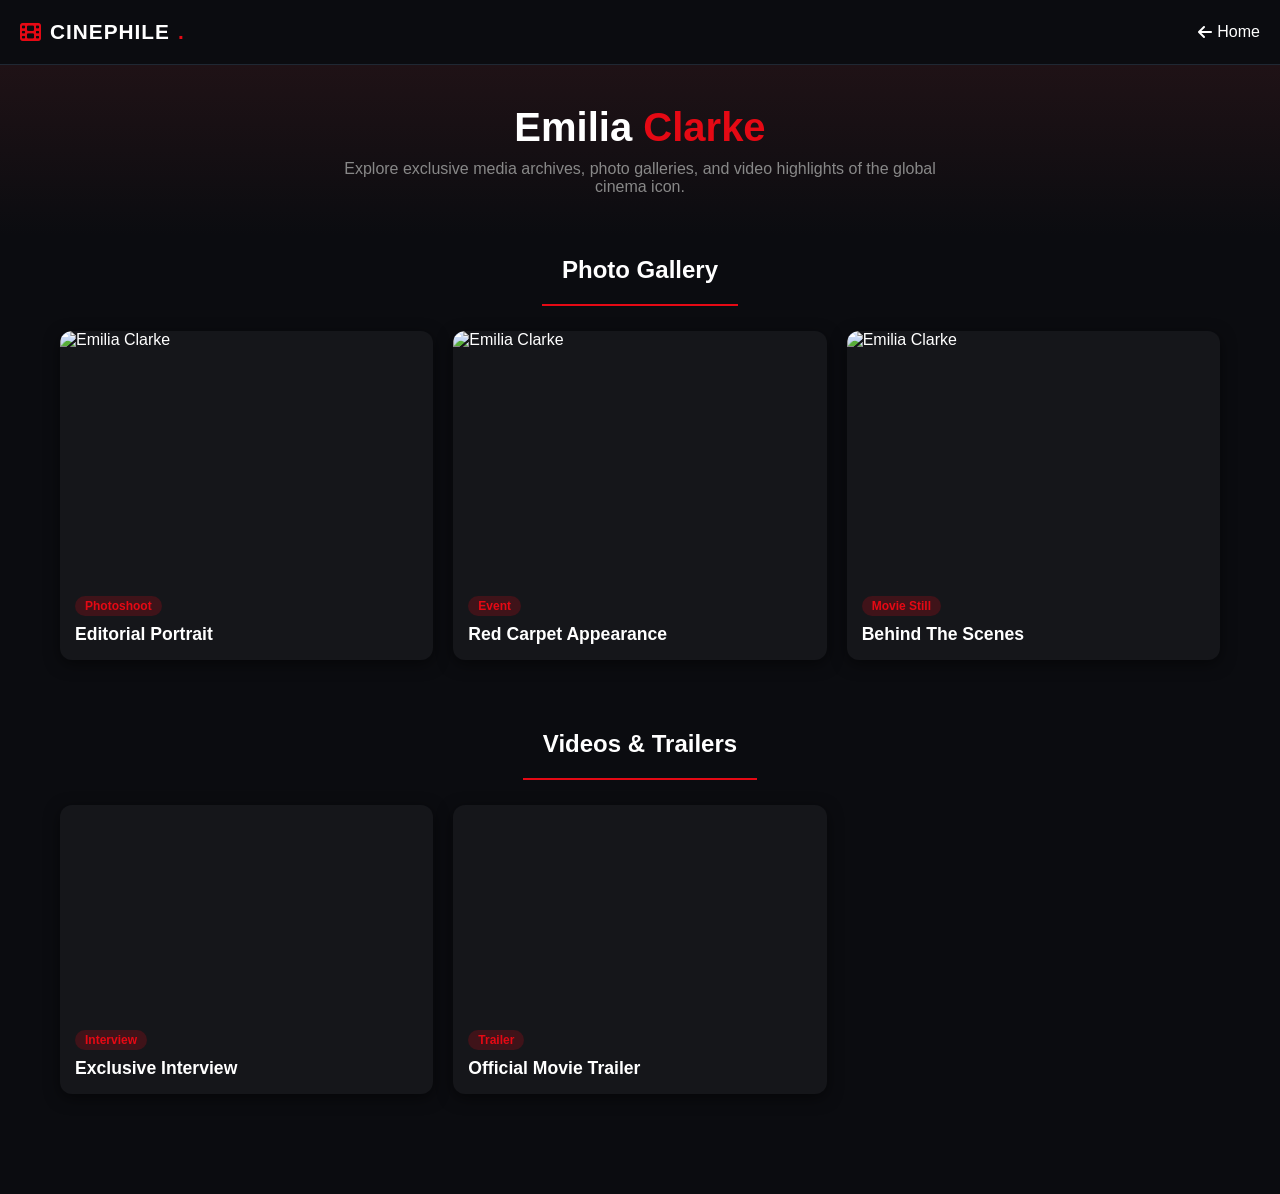
==== emiliaclarke.html @ b7690961 "Create emiliaclarke.html" ====
<!DOCTYPE html>
<html lang="en">
<head>
    <meta charset="UTF-8">
    <meta name="viewport" content="width=device-width, initial-scale=1.0">
    <title>CINEPHILE - Emilia Clarke</title>
    <!-- Font Awesome icons සඳහා (Back button එකට) -->
    <link rel="stylesheet" href="https://cdnjs.cloudflare.com/ajax/libs/font-awesome/6.4.0/css/all.min.css">
    <style>
        /* Base Colors & Styling (image.png එකේ theme එකට අනුව) */
        * {
            margin: 0;
            padding: 0;
            box-sizing: border-box;
            font-family: 'Segoe UI', Tahoma, Geneva, Verdana, sans-serif;
        }

        body {
            background-color: #0b0c10;
            color: #ffffff;
            padding-bottom: 50px;
        }

        /* Header Navigation */
        header {
            display: flex;
            justify-content: space-between;
            align-items: center;
            padding: 20px;
            background-color: #0b0c10;
            border-bottom: 1px solid #1f2833;
        }

        .logo {
            font-weight: bold;
            font-size: 1.3rem;
            letter-spacing: 1px;
            display: flex;
            align-items: center;
            gap: 8px;
        }

        .logo span {
            color: #e50914; /* Red accent color */
        }

        .back-btn {
            color: #ffffff;
            text-decoration: none;
            font-size: 1rem;
            display: flex;
            align-items: center;
            gap: 5px;
            transition: color 0.3s;
        }

        .back-btn:hover {
            color: #e50914;
        }

        /* Hero Section */
        .hero-section {
            text-align: center;
            padding: 40px 20px;
            background: linear-gradient(to bottom, #1f1216, #0b0c10);
        }

        .hero-section h1 {
            font-size: 2.5rem;
            margin-bottom: 10px;
            font-weight: 700;
        }

        .hero-section h1 span {
            color: #e50914;
        }

        .hero-section p {
            color: #888;
            font-size: 1rem;
            max-width: 600px;
            margin: 0 auto;
        }

        /* Category Tabs (Photos / Videos) */
        .section-title {
            padding: 20px;
            max-width: 1200px;
            margin: 0 auto;
            font-size: 1.5rem;
            border-bottom: 2px solid #e50914;
            width: fit-content;
            margin-bottom: 25px;
        }

        /* Media Grid Layout */
        .media-container {
            display: grid;
            grid-template-columns: repeat(auto-fill, minmax(300px, 1fr));
            gap: 20px;
            padding: 0 20px;
            max-width: 1200px;
            margin: 0 auto 50px auto;
        }

        /* Media Cards (Images & Videos) */
        .media-card {
            background-color: #15161a;
            border-radius: 12px;
            overflow: hidden;
            box-shadow: 0 4px 15px rgba(0,0,0,0.5);
            transition: transform 0.3s ease, box-shadow 0.3s ease;
            position: relative;
        }

        .media-card:hover {
            transform: translateY(-5px);
            box-shadow: 0 8px 25px rgba(229, 9, 20, 0.2);
        }

        /* Image Styling */
        .media-card img {
            width: 100%;
            height: 250px;
            object-fit: cover;
            display: block;
        }

        /* Video / Iframe Wrapper (16:9 Aspect Ratio) */
        .video-wrapper {
            position: relative;
            padding-bottom: 56.25%; /* 16:9 ratio */
            height: 0;
            overflow: hidden;
        }

        .video-wrapper iframe {
            position: absolute;
            top: 0;
            left: 0;
            width: 100%;
            height: 100%;
            border: 0;
        }

        /* Card Info */
        .card-info {
            padding: 15px;
        }

        .card-info .tag {
            background-color: rgba(229, 9, 20, 0.2);
            color: #e50914;
            padding: 3px 10px;
            border-radius: 20px;
            font-size: 0.75rem;
            font-weight: bold;
            display: inline-block;
            margin-bottom: 8px;
        }

        .card-info h3 {
            font-size: 1.1rem;
            color: #fff;
        }

        /* Mobile Responsive adjustments */
        @media (max-width: 600px) {
            .hero-section h1 {
                font-size: 2rem;
            }
            .media-container {
                grid-template-columns: 1fr; /* මොබයිල් වලදී එක පේලියට එකක් පෙන්වීමට */
            }
        }
    </style>
</head>
<body>

    <!-- Header -->
    <header>
        <div class="logo">
            <i class="fa-solid fa-film" style="color: #e50914;"></i> CINEPHILE<span>.</span>
        </div>
        <a href="index.html" class="back-btn"><i class="fa-solid fa-arrow-left"></i> Home</a>
    </header>

    <!-- Hero Section -->
    <section class="hero-section">
        <h1>Emilia <span>Clarke</span></h1>
        <p>Explore exclusive media archives, photo galleries, and video highlights of the global cinema icon.</p>
    </section>

    <!-- Photo Gallery Section -->
    <h2 class="section-title">Photo Gallery</h2>
    <div class="media-container">
        
        <!-- Photo Card 1 -->
        <div class="media-card">
            <!-- ඔයාට අවශ්‍ය Online Image Link එක මෙතන src="" එකට දාන්න -->
            <img src="https://images.unsplash.com/photo-1534528741775-53994a69daeb?auto=format&fit=crop&w=500&q=80" alt="Emilia Clarke">
            <div class="card-info">
                <span class="tag">Photoshoot</span>
                <h3>Editorial Portrait</h3>
            </div>
        </div>

        <!-- Photo Card 2 -->
        <div class="media-card">
            <img src="https://images.unsplash.com/photo-1544005313-94ddf0286df2?auto=format&fit=crop&w=500&q=80" alt="Emilia Clarke">
            <div class="card-info">
                <span class="tag">Event</span>
                <h3>Red Carpet Appearance</h3>
            </div>
        </div>

        <!-- Photo Card 3 -->
        <div class="media-card">
            <img src="https://images.unsplash.com/photo-1506794778202-cad84cf45f1d?auto=format&fit=crop&w=500&q=80" alt="Emilia Clarke">
            <div class="card-info">
                <span class="tag">Movie Still</span>
                <h3>Behind The Scenes</h3>
            </div>
        </div>

    </div>

    <!-- Video Gallery Section -->
    <h2 class="section-title">Videos & Trailers</h2>
    <div class="media-container">
        
        <!-- Video Card 1 (YouTube Embed) -->
        <div class="media-card">
            <div class="video-wrapper">
                <!-- YouTube Share Embed link එකක් මෙතනට දාන්න -->
                <iframe src="https://www.youtube.com/embed/dQw4w9WgXcQ" allowfullscreen></iframe>
            </div>
            <div class="card-info">
                <span class="tag">Interview</span>
                <h3>Exclusive Interview</h3>
            </div>
        </div>

        <!-- Video Card 2 (YouTube Embed) -->
        <div class="media-card">
            <div class="video-wrapper">
                <iframe src="https://www.youtube.com/embed/dQw4w9WgXcQ" allowfullscreen></iframe>
            </div>
            <div class="card-info">
                <span class="tag">Trailer</span>
                <h3>Official Movie Trailer</h3>
            </div>
        </div>

    </div>

</body>
</html>
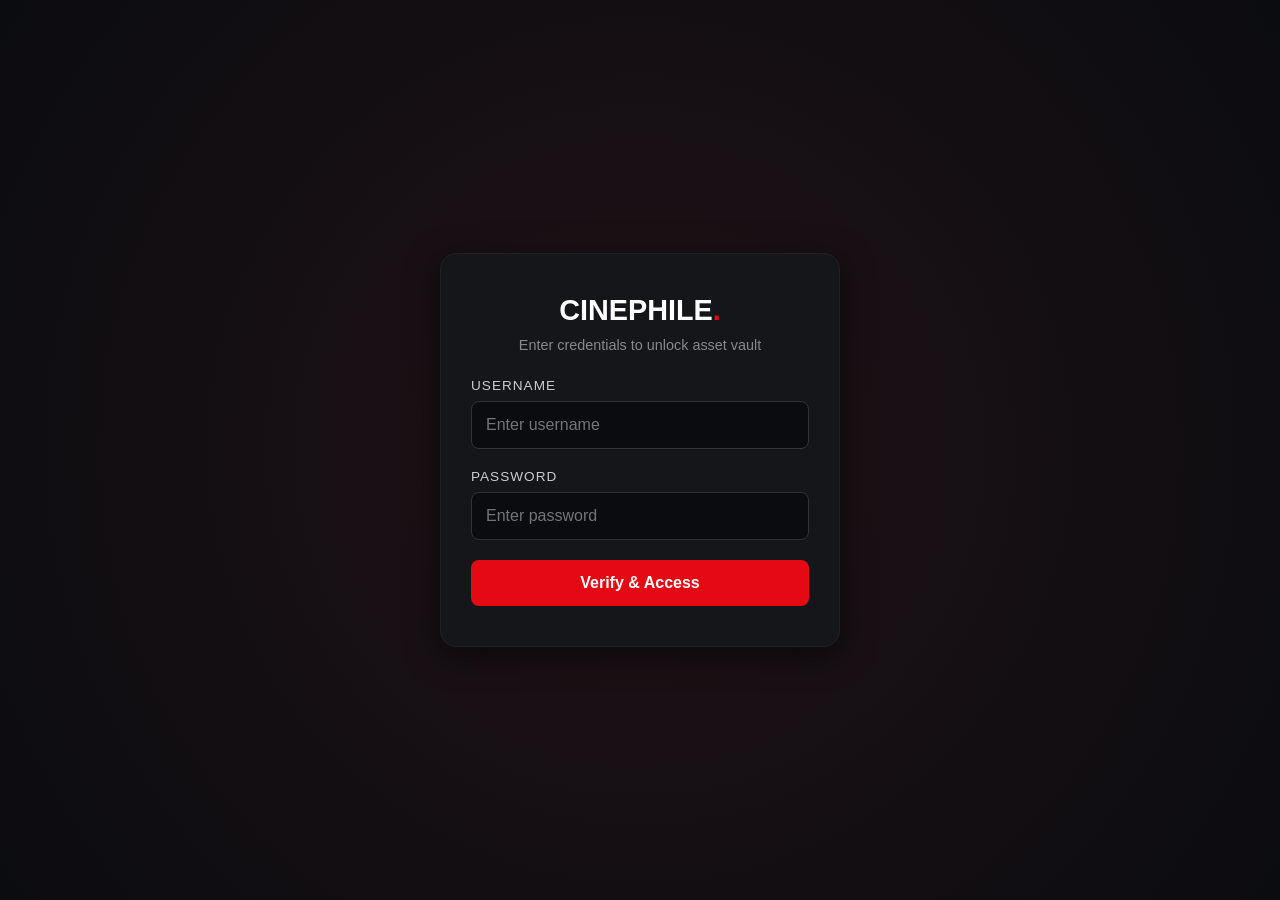
==== commit 58234463: "Update emiliaclarke.html" ====
--- a/emiliaclarke.html
+++ b/emiliaclarke.html
@@ -3,11 +3,10 @@
 <head>
     <meta charset="UTF-8">
     <meta name="viewport" content="width=device-width, initial-scale=1.0">
-    <title>CINEPHILE - Emilia Clarke</title>
-    <!-- Font Awesome icons සඳහා (Back button එකට) -->
+    <title>CINEPHILE - Verification</title>
     <link rel="stylesheet" href="https://cdnjs.cloudflare.com/ajax/libs/font-awesome/6.4.0/css/all.min.css">
     <style>
-        /* Base Colors & Styling (image.png එකේ theme එකට අනුව) */
+        /* Base Styling */
         * {
             margin: 0;
             padding: 0;
@@ -18,10 +17,102 @@
         body {
             background-color: #0b0c10;
             color: #ffffff;
+            min-height: 100vh;
+        }
+
+        /* 1. Login Page Styling */
+        .login-container {
+            display: flex;
+            justify-content: center;
+            align-items: center;
+            min-height: 100vh;
+            padding: 20px;
+            background: radial-gradient(circle, #1f1216 0%, #0b0c10 100%);
+        }
+
+        .login-box {
+            background-color: #15161a;
+            padding: 40px 30px;
+            border-radius: 16px;
+            box-shadow: 0 8px 32px rgba(0, 0, 0, 0.5);
+            width: 100%;
+            max-width: 400px;
+            text-align: center;
+            border: 1px solid #222;
+        }
+
+        .login-box h2 {
+            font-size: 1.8rem;
+            margin-bottom: 10px;
+        }
+
+        .login-box h2 span {
+            color: #e50914;
+        }
+
+        .login-box p {
+            color: #888;
+            font-size: 0.9rem;
+            margin-bottom: 25px;
+        }
+
+        .input-group {
+            margin-bottom: 20px;
+            text-align: left;
+        }
+
+        .input-group label {
+            display: block;
+            color: #ccc;
+            font-size: 0.85rem;
+            margin-bottom: 8px;
+            text-transform: uppercase;
+            letter-spacing: 1px;
+        }
+
+        .input-group input {
+            width: 100%;
+            padding: 14px;
+            background-color: #0b0c10;
+            border: 1px solid #333;
+            border-radius: 8px;
+            color: #fff;
+            font-size: 1rem;
+            outline: none;
+            transition: border-color 0.3s;
+        }
+
+        .input-group input:focus {
+            border-color: #e50914;
+        }
+
+        .login-btn {
+            width: 100%;
+            padding: 14px;
+            background-color: #e50914;
+            color: #fff;
+            border: none;
+            border-radius: 8px;
+            font-size: 1rem;
+            font-weight: bold;
+            cursor: pointer;
+            transition: background 0.3s, transform 0.2s;
+        }
+
+        .login-btn:hover {
+            background-color: #b80710;
+        }
+
+        .login-btn:active {
+            transform: scale(0.98);
+        }
+
+        /* 2. Main Gallery Page Styling (Hidden by default) */
+        #gallery-page {
+            display: none; /* මුලින්ම සඟවා ඇත */
             padding-bottom: 50px;
         }
 
-        /* Header Navigation */
         header {
             display: flex;
             justify-content: space-between;
@@ -41,7 +132,7 @@
         }
 
         .logo span {
-            color: #e50914; /* Red accent color */
+            color: #e50914;
         }
 
         .back-btn {
@@ -58,7 +149,6 @@
             color: #e50914;
         }
 
-        /* Hero Section */
         .hero-section {
             text-align: center;
             padding: 40px 20px;
@@ -77,23 +167,19 @@
 
         .hero-section p {
             color: #888;
-            font-size: 1rem;
             max-width: 600px;
             margin: 0 auto;
         }
 
-        /* Category Tabs (Photos / Videos) */
         .section-title {
             padding: 20px;
             max-width: 1200px;
-            margin: 0 auto;
+            margin: 0 auto 25px auto;
             font-size: 1.5rem;
             border-bottom: 2px solid #e50914;
             width: fit-content;
-            margin-bottom: 25px;
-        }
-
-        /* Media Grid Layout */
+        }
+
         .media-container {
             display: grid;
             grid-template-columns: repeat(auto-fill, minmax(300px, 1fr));
@@ -103,14 +189,12 @@
             margin: 0 auto 50px auto;
         }
 
-        /* Media Cards (Images & Videos) */
         .media-card {
             background-color: #15161a;
             border-radius: 12px;
             overflow: hidden;
             box-shadow: 0 4px 15px rgba(0,0,0,0.5);
-            transition: transform 0.3s ease, box-shadow 0.3s ease;
-            position: relative;
+            transition: transform 0.3s, box-shadow 0.3s;
         }
 
         .media-card:hover {
@@ -118,7 +202,6 @@
             box-shadow: 0 8px 25px rgba(229, 9, 20, 0.2);
         }
 
-        /* Image Styling */
         .media-card img {
             width: 100%;
             height: 250px;
@@ -126,10 +209,9 @@
             display: block;
         }
 
-        /* Video / Iframe Wrapper (16:9 Aspect Ratio) */
         .video-wrapper {
             position: relative;
-            padding-bottom: 56.25%; /* 16:9 ratio */
+            padding-bottom: 56.25%;
             height: 0;
             overflow: hidden;
         }
@@ -143,7 +225,6 @@
             border: 0;
         }
 
-        /* Card Info */
         .card-info {
             padding: 15px;
         }
@@ -161,98 +242,115 @@
 
         .card-info h3 {
             font-size: 1.1rem;
-            color: #fff;
-        }
-
-        /* Mobile Responsive adjustments */
+        }
+
         @media (max-width: 600px) {
-            .hero-section h1 {
-                font-size: 2rem;
-            }
-            .media-container {
-                grid-template-columns: 1fr; /* මොබයිල් වලදී එක පේලියට එකක් පෙන්වීමට */
-            }
+            .hero-section h1 { font-size: 2rem; }
+            .media-container { grid-template-columns: 1fr; }
         }
     </style>
 </head>
 <body>
 
-    <!-- Header -->
-    <header>
-        <div class="logo">
-            <i class="fa-solid fa-film" style="color: #e50914;"></i> CINEPHILE<span>.</span>
+    <!-- ==================== 1. LOGIN SECTION ==================== -->
+    <div id="login-page" class="login-container">
+        <div class="login-box">
+            <h2>CINEPHILE<span>.</span></h2>
+            <p>Enter credentials to unlock asset vault</p>
+            
+            <form id="loginForm" onsubmit="validateLogin(event)">
+                <div class="input-group">
+                    <label>Username</label>
+                    <input type="text" id="username" placeholder="Enter username" required autocomplete="off">
+                </div>
+                <div class="input-group">
+                    <label>Password</label>
+                    <input type="password" id="password" placeholder="Enter password" required>
+                </div>
+                <button type="submit" class="login-btn">Verify & Access</button>
+            </form>
         </div>
-        <a href="index.html" class="back-btn"><i class="fa-solid fa-arrow-left"></i> Home</a>
-    </header>
-
-    <!-- Hero Section -->
-    <section class="hero-section">
-        <h1>Emilia <span>Clarke</span></h1>
-        <p>Explore exclusive media archives, photo galleries, and video highlights of the global cinema icon.</p>
-    </section>
-
-    <!-- Photo Gallery Section -->
-    <h2 class="section-title">Photo Gallery</h2>
-    <div class="media-container">
-        
-        <!-- Photo Card 1 -->
-        <div class="media-card">
-            <!-- ඔයාට අවශ්‍ය Online Image Link එක මෙතන src="" එකට දාන්න -->
-            <img src="https://images.unsplash.com/photo-1534528741775-53994a69daeb?auto=format&fit=crop&w=500&q=80" alt="Emilia Clarke">
-            <div class="card-info">
-                <span class="tag">Photoshoot</span>
-                <h3>Editorial Portrait</h3>
+    </div>
+
+
+    <!-- ==================== 2. MAIN GALLERY SECTION ==================== -->
+    <div id="gallery-page">
+        <!-- Header -->
+        <header>
+            <div class="logo">
+                <i class="fa-solid fa-film" style="color: #e50914;"></i> CINEPHILE<span>.</span>
+            </div>
+            <a href="index.html" class="back-btn"><i class="fa-solid fa-arrow-left"></i> Home</a>
+        </header>
+
+        <!-- Hero Section -->
+        <section class="hero-section">
+            <h1>Emilia <span>Clarke</span></h1>
+            <p>Explore exclusive media archives, photo galleries, and video highlights of the global cinema icon.</p>
+        </section>
+
+        <!-- Photos -->
+        <h2 class="section-title">Photo Gallery</h2>
+        <div class="media-container">
+            <div class="media-card">
+                <img src="https://images.unsplash.com/photo-1534528741775-53994a69daeb?auto=format&fit=crop&w=500&q=80" alt="Emilia Clarke">
+                <div class="card-info">
+                    <span class="tag">Photoshoot</span>
+                    <h3>Editorial Portrait</h3>
+                </div>
+            </div>
+            <div class="media-card">
+                <img src="https://images.unsplash.com/photo-1544005313-94ddf0286df2?auto=format&fit=crop&w=500&q=80" alt="Emilia Clarke">
+                <div class="card-info">
+                    <span class="tag">Event</span>
+                    <h3>Red Carpet Appearance</h3>
+                </div>
             </div>
         </div>
 
-        <!-- Photo Card 2 -->
-        <div class="media-card">
-            <img src="https://images.unsplash.com/photo-1544005313-94ddf0286df2?auto=format&fit=crop&w=500&q=80" alt="Emilia Clarke">
-            <div class="card-info">
-                <span class="tag">Event</span>
-                <h3>Red Carpet Appearance</h3>
+        <!-- Videos -->
+        <h2 class="section-title">Videos & Trailers</h2>
+        <div class="media-container">
+            <div class="media-card">
+                <div class="video-wrapper">
+                    <iframe src="https://www.youtube.com/embed/dQw4w9WgXcQ" allowfullscreen></iframe>
+                </div>
+                <div class="card-info">
+                    <span class="tag">Interview</span>
+                    <h3>Exclusive Interview</h3>
+                </div>
             </div>
         </div>
-
-        <!-- Photo Card 3 -->
-        <div class="media-card">
-            <img src="https://images.unsplash.com/photo-1506794778202-cad84cf45f1d?auto=format&fit=crop&w=500&q=80" alt="Emilia Clarke">
-            <div class="card-info">
-                <span class="tag">Movie Still</span>
-                <h3>Behind The Scenes</h3>
-            </div>
-        </div>
-
     </div>
 
-    <!-- Video Gallery Section -->
-    <h2 class="section-title">Videos & Trailers</h2>
-    <div class="media-container">
-        
-        <!-- Video Card 1 (YouTube Embed) -->
-        <div class="media-card">
-            <div class="video-wrapper">
-                <!-- YouTube Share Embed link එකක් මෙතනට දාන්න -->
-                <iframe src="https://www.youtube.com/embed/dQw4w9WgXcQ" allowfullscreen></iframe>
-            </div>
-            <div class="card-info">
-                <span class="tag">Interview</span>
-                <h3>Exclusive Interview</h3>
-            </div>
-        </div>
-
-        <!-- Video Card 2 (YouTube Embed) -->
-        <div class="media-card">
-            <div class="video-wrapper">
-                <iframe src="https://www.youtube.com/embed/dQw4w9WgXcQ" allowfullscreen></iframe>
-            </div>
-            <div class="card-info">
-                <span class="tag">Trailer</span>
-                <h3>Official Movie Trailer</h3>
-            </div>
-        </div>
-
-    </div>
+
+    <!-- ==================== JAVASCRIPT VERIFICATION ==================== -->
+    <script>
+        function validateLogin(event) {
+            // Form එක submit වෙලා page එක refresh වෙන එක නවත්වනවා
+            event.preventDefault(); 
+
+            // Input values ලබා ගැනීම
+            const userInp = document.getElementById('username').value.trim();
+            const passInp = document.getElementById('password').value.trim();
+
+            // නියමිත නිවැරදි Username සහ Password
+            const correctUser = "20061004";
+            const correctPass = "@Anuradha99";
+
+            if (userInp === correctUser && passInp === correctPass) {
+                // හරි නම්: Login box එක සඟවා Gallery එක පෙන්වන්න
+                document.getElementById('login-page').style.display = 'none';
+                document.getElementById('gallery-page').style.style.display = 'block';
+                // (සමහර browser වල ගැටළු මගහරවා ගන්න display style එක direct update එකක්)
+                document.getElementById('gallery-page').setAttribute("style", "display:block");
+            } else {
+                // වැරදි නම්: Alert එකක් දීලා Home Page (index.html) එකට හරවා යැවීම
+                alert("❌ Invalid Credentials! Access Denied. Redirecting to Home...");
+                window.location.href = "index.html"; 
+            }
+        }
+    </script>
 
 </body>
 </html>
